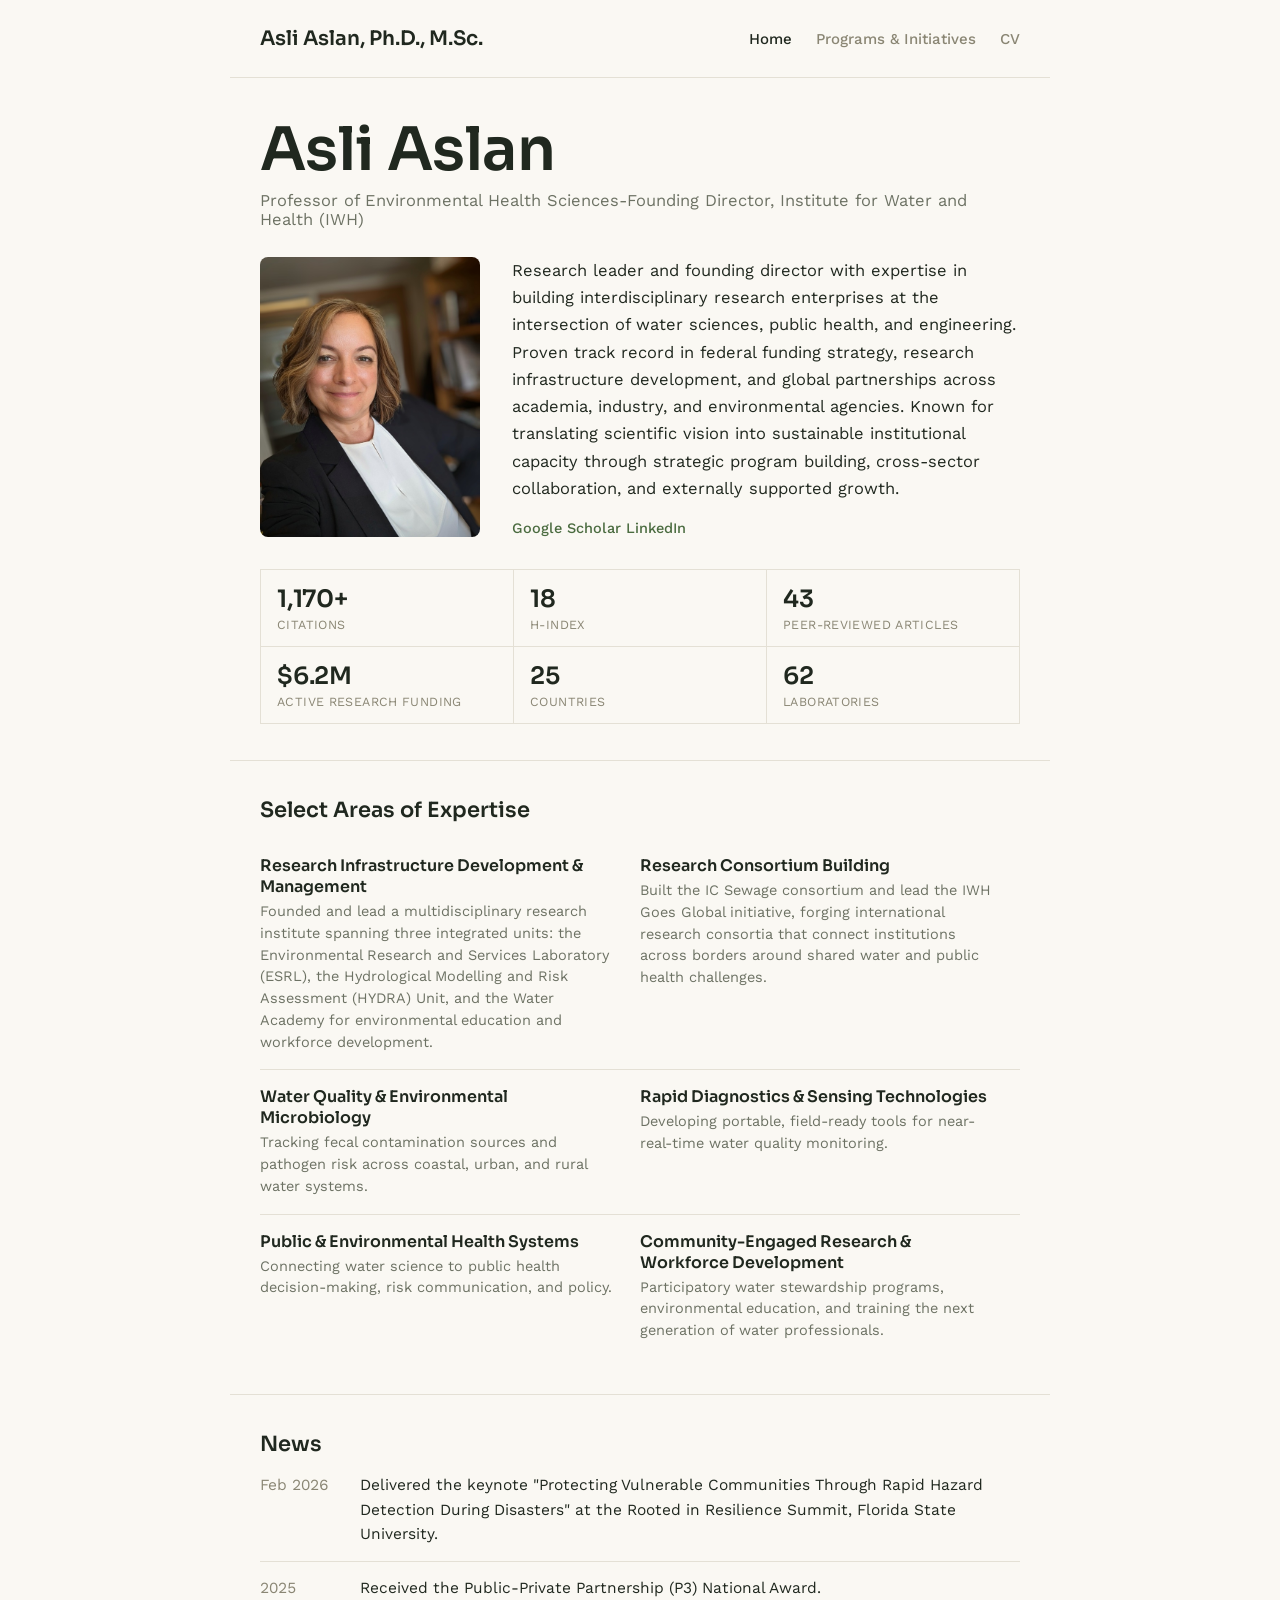
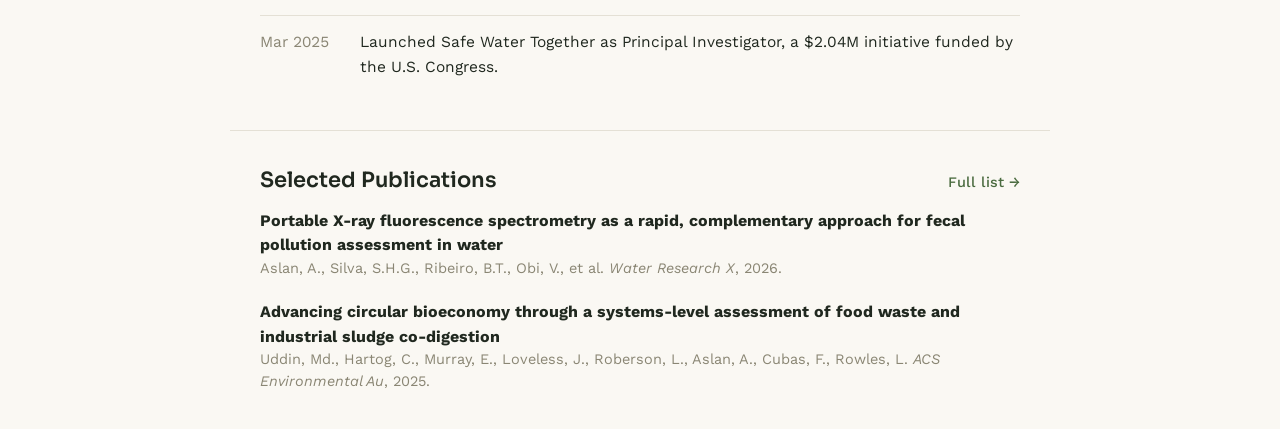
==== index.html @ f953371e "Restructure IWH page into Programs & Initiatives with IC Sewage Consortium Co-Authored-By: Claude So" ====
<!DOCTYPE html>
<html lang="en">
<head>
<meta charset="utf-8">
<meta name="viewport" content="width=device-width, initial-scale=1">
<title>Asli Aslan, Ph.D. — Professor of Environmental Health Sciences-Founding Director, Institute for Water and Health</title>
<meta name="description" content="Asli Aslan, Ph.D., M.Sc. — Professor of Environmental Health Sciences-Founding Director, Institute for Water and Health, Georgia Southern University. Research on water quality, environmental microbiology, and public health.">
<link rel="preconnect" href="https://fonts.googleapis.com">
<link href="https://fonts.googleapis.com/css2?family=Sora:wght@500;600;700&family=Work+Sans:wght@400;500;600&display=swap" rel="stylesheet">
<link rel="stylesheet" href="style.css">
</head>
<body>
<div class="wrap">

  <nav class="nav">
    <div class="brand">Asli Aslan, Ph.D., M.Sc.</div>
    <div class="links">
      <a href="index.html" class="active">Home</a>
      <a href="programs.html">Programs &amp; Initiatives</a>
      <a href="cv.html">CV</a>
    </div>
  </nav>

  <section class="hero">
    <h1 class="hero-name">Asli Aslan</h1>
    <p class="hero-lead">Professor of Environmental Health Sciences-Founding Director, Institute for Water and Health (IWH)</p>
    <div class="hero-body">
      <img class="headshot" src="images/profile.jpg" alt="Asli Aslan">
      <div class="hero-text">
        <p class="bio">
          Research leader and founding director with expertise in building interdisciplinary research enterprises at the intersection of water sciences, public health, and engineering. Proven track record in federal funding strategy, research infrastructure development, and global partnerships across academia, industry, and environmental agencies. Known for translating scientific vision into sustainable institutional capacity through strategic program building, cross-sector collaboration, and externally supported growth.
        </p>
        <div class="social-links">
          <a href="https://scholar.google.com/citations?hl=en&amp;user=TzCcH_MAAAAJ">Google Scholar</a>
          <a href="https://www.linkedin.com/in/asli-aslan-30404319/">LinkedIn</a>
        </div>
      </div>
    </div>
    <div class="stats-block">
      <div class="stat-cell">
        <div class="stat-value">1,170+</div>
        <div class="stat-label">Citations</div>
      </div>
      <div class="stat-cell">
        <div class="stat-value">18</div>
        <div class="stat-label">H-Index</div>
      </div>
      <div class="stat-cell">
        <div class="stat-value">43</div>
        <div class="stat-label">Peer-Reviewed Articles</div>
      </div>
      <div class="stat-cell">
        <div class="stat-value">$6.2M</div>
        <div class="stat-label">Active Research Funding</div>
      </div>
      <div class="stat-cell">
        <div class="stat-value">25</div>
        <div class="stat-label">Countries</div>
      </div>
      <div class="stat-cell">
        <div class="stat-value">62</div>
        <div class="stat-label">Laboratories</div>
      </div>
    </div>
  </section>

  <section class="section">
    <h2>Select Areas of Expertise</h2>
    <div class="interest-cards">
      <div class="interest-card">
        <p class="interest-card-title">Research Infrastructure Development &amp; Management</p>
        <p>Founded and lead a multidisciplinary research institute spanning three integrated units: the Environmental Research and Services Laboratory (ESRL), the Hydrological Modelling and Risk Assessment (HYDRA) Unit, and the Water Academy for environmental education and workforce development.</p>
      </div>
      <div class="interest-card">
        <p class="interest-card-title">Research Consortium Building</p>
        <p>Built the IC Sewage consortium and lead the IWH Goes Global initiative, forging international research consortia that connect institutions across borders around shared water and public health challenges.</p>
      </div>
      <div class="interest-card">
        <p class="interest-card-title">Water Quality &amp; Environmental Microbiology</p>
        <p>Tracking fecal contamination sources and pathogen risk across coastal, urban, and rural water systems.</p>
      </div>
      <div class="interest-card">
        <p class="interest-card-title">Rapid Diagnostics &amp; Sensing Technologies</p>
        <p>Developing portable, field-ready tools for near-real-time water quality monitoring.</p>
      </div>
      <div class="interest-card">
        <p class="interest-card-title">Public &amp; Environmental Health Systems</p>
        <p>Connecting water science to public health decision-making, risk communication, and policy.</p>
      </div>
      <div class="interest-card">
        <p class="interest-card-title">Community-Engaged Research &amp; Workforce Development</p>
        <p>Participatory water stewardship programs, environmental education, and training the next generation of water professionals.</p>
      </div>
    </div>
  </section>

  <section class="section">
    <h2>News</h2>
    <div class="news-list">
      <div class="news-item">
        <span class="date">Feb 2026</span>
        <span>Delivered the keynote "Protecting Vulnerable Communities Through Rapid Hazard Detection During Disasters" at the Rooted in Resilience Summit, Florida State University.</span>
      </div>
      <div class="news-item">
        <span class="date">2025</span>
        <span>Received the Public-Private Partnership (P3) National Award.</span>
      </div>
      <div class="news-item">
        <span class="date">Mar 2025</span>
        <span>Launched Safe Water Together as Principal Investigator, a $2.04M initiative funded by the U.S. Congress.</span>
      </div>
    </div>
  </section>

  <section class="section">
    <div class="section-head">
      <h2>Selected Publications</h2>
      <a class="see-all" href="cv.html#publications">Full list &rarr;</a>
    </div>
    <div class="pub-list">
      <div>
        <p class="pub-title"><strong>Portable X-ray fluorescence spectrometry as a rapid, complementary approach for fecal pollution assessment in water</strong></p>
        <p class="pub-meta">Aslan, A., Silva, S.H.G., Ribeiro, B.T., Obi, V., et al. <em>Water Research X</em>, 2026.</p>
      </div>
      <div>
        <p class="pub-title"><strong>Advancing circular bioeconomy through a systems-level assessment of food waste and industrial sludge co-digestion</strong></p>
        <p class="pub-meta">Uddin, Md., Hartog, C., Murray, E., Loveless, J., Roberson, L., Aslan, A., Cubas, F., Rowles, L. <em>ACS Environmental Au</em>, 2025.</p>
      </div>
    </div>
  </section>

</div>
</body>
</html>
---- style.css ----
:root {
  --bg: #faf8f3;
  --ink: #20281f;
  --muted: #6d7264;
  --muted-2: #8a8674;
  --border: #e4e0d5;
  --accent: #4a6b3f;
  --accent-dark: #354e2d;
  --pill-bg: #eef0e6;
  --display: 'Sora', sans-serif;
  --sans: 'Work Sans', sans-serif;
}

* { box-sizing: border-box; }

body {
  margin: 0;
  background: var(--bg);
  color: var(--ink);
  font-family: var(--sans);
}

a { color: var(--accent); text-decoration: none; }
a:hover { color: var(--accent-dark); text-decoration: underline; }

.wrap {
  max-width: 820px;
  margin: 0 auto;
}

/* Nav */
.nav {
  display: flex;
  align-items: center;
  justify-content: space-between;
  padding: 26px 30px;
  border-bottom: 1px solid var(--border);
}
.nav .brand {
  font-family: var(--display);
  font-size: 20px;
  font-weight: 600;
}
.nav .links { display: flex; gap: 24px; font-size: 15px; font-weight: 500; }
.nav .links a { color: var(--muted-2); }
.nav .links a.active { color: var(--ink); }
.nav .links a.active:hover { text-decoration: none; }

/* Hero */
.hero {
  padding: 40px 30px 36px;
  border-bottom: 1px solid var(--border);
}
.hero-name {
  font-family: var(--display);
  font-weight: 600;
  font-size: clamp(38px, 6vw, 60px);
  line-height: 1.05;
  letter-spacing: -0.01em;
  margin: 0 0 10px;
}
.hero-name .hero-suffix {
  font-size: 0.4em;
  font-weight: 500;
  color: var(--muted);
  letter-spacing: 0;
}
.hero-lead {
  font-size: 16.5px;
  color: var(--muted);
  margin: 0 0 28px;
}
.hero-body {
  display: flex;
  gap: 32px;
  align-items: flex-start;
}
.headshot {
  flex-shrink: 0;
  width: 220px;
  height: 280px;
  border-radius: 8px;
  object-fit: cover;
  object-position: top;
}
.hero-text { flex: 1; min-width: 0; }
.bio {
  font-size: 16.5px;
  line-height: 1.65;
  margin: 0;
}
.social-links {
  margin: 18px 0 0;
  font-size: 14.5px;
  font-weight: 500;
}

.hero-banner {
  display: block;
  max-width: 460px;
  width: 100%;
  height: 260px;
  object-fit: cover;
  border-radius: 8px;
  margin: 8px auto 24px;
}

/* IWH director callout */
.iwh-quote {
  margin: 20px 0 0;
  padding: 18px 22px;
  border: 1px solid var(--border);
  border-radius: 8px;
  background: var(--pill-bg);
}
.iwh-quote-label {
  font-size: 12px;
  font-weight: 600;
  text-transform: uppercase;
  letter-spacing: 0.05em;
  color: var(--muted-2);
  margin: 0 0 8px;
}
.iwh-quote-text {
  font-size: 16px;
  line-height: 1.55;
  color: var(--ink);
  margin: 0;
}
.iwh-quote-cite {
  font-size: 14px;
  font-weight: 500;
  color: var(--muted-2);
  margin: 10px 0 0;
}

/* Stats block */
.stats-block {
  display: grid;
  grid-template-columns: repeat(3, 1fr);
  gap: 1px;
  background: var(--border);
  border: 1px solid var(--border);
  margin: 32px 0 0;
}
.stat-cell { background: var(--bg); padding: 14px 16px; }
.stat-value {
  font-family: var(--display);
  font-size: 24px;
  font-weight: 600;
  letter-spacing: -0.01em;
}
.stat-label {
  font-size: 12.5px;
  color: var(--muted-2);
  margin-top: 3px;
  text-transform: uppercase;
  letter-spacing: 0.03em;
}

/* Generic content section */
.section {
  padding: 36px 30px;
  border-bottom: 1px solid var(--border);
}
.section:last-of-type { border-bottom: none; }
.section h2 {
  font-family: var(--display);
  font-size: 21px;
  font-weight: 600;
  margin: 0 0 16px;
}
.section h3 {
  font-family: var(--sans);
  font-size: 16.5px;
  font-weight: 600;
  margin: 28px 0 10px;
}
.section h3:first-of-type { margin-top: 20px; }
.section-head {
  display: flex;
  align-items: baseline;
  justify-content: space-between;
  margin-bottom: 16px;
}
.section-head h2 { margin: 0; }
.section-head .see-all { font-size: 14.5px; font-weight: 500; }

/* Research interest cards */
.interest-cards {
  display: grid;
  grid-template-columns: 1fr 1fr;
  gap: 0;
}
.interest-card {
  padding: 16px 20px 16px 0;
  border-top: 1px solid var(--border);
}
.interest-card:nth-child(-n+2) { border-top: none; }
.interest-card-title {
  font-family: var(--display);
  font-size: 16px;
  font-weight: 600;
  margin: 0 0 4px;
}
.interest-card p:not(.interest-card-title) {
  font-size: 14.5px;
  color: var(--muted);
  line-height: 1.5;
  margin: 0;
}

/* News list */
.news-list { display: flex; flex-direction: column; }
.news-item {
  display: flex;
  gap: 16px;
  font-size: 15.5px;
  line-height: 1.6;
  padding: 14px 0;
  border-top: 1px solid var(--border);
}
.news-item:first-child { border-top: none; padding-top: 0; }
.news-item .date {
  flex-shrink: 0;
  width: 84px;
  color: var(--muted-2);
  font-variant-numeric: tabular-nums;
}

/* Publications (home) */
.pub-list { display: flex; flex-direction: column; gap: 20px; }
.pub-list p { margin: 0; }
.pub-title { font-size: 16px; line-height: 1.55; margin: 0 0 4px; }
.pub-meta { font-size: 14.5px; color: var(--muted-2); line-height: 1.5; }

/* CV page */
.cv-header {
  padding: 40px 0 8px;
}
.cv-header .hero-name { margin: 0 0 10px; }
.cv-role-line {
  font-size: 16.5px;
  color: var(--ink);
  margin: 0 0 4px;
}
.cv-affil-line {
  font-size: 16.5px;
  color: var(--muted);
  margin: 0 0 16px;
}
.cv-contact-line {
  font-size: 14.5px;
  color: var(--muted-2);
  margin: 0;
}
.cv-contact-line a { font-weight: 500; }
.cv-updated { font-size: 15px; color: var(--muted-2); margin: 16px 0 8px; }

.cv-page-body { counter-reset: cvsection; }

.cv-section {
  padding: 32px 0;
  border-top: 1px solid var(--border);
}
.cv-section h2 {
  font-family: var(--display);
  font-size: 20px;
  font-weight: 600;
  margin: 0 0 16px;
}
.cv-section:not(.no-number) {
  counter-increment: cvsection;
}
.cv-section:not(.no-number) h2::before {
  content: "§ " counter(cvsection) "  ";
  font-family: monospace;
  font-size: 15px;
  font-weight: 500;
  color: var(--muted-2);
}

.cv-section-head {
  display: flex;
  align-items: baseline;
  justify-content: space-between;
  gap: 12px;
  flex-wrap: wrap;
  margin-bottom: 16px;
}
.cv-section-head h2 { margin: 0; }
.section-tag {
  font-family: monospace;
  font-size: 12px;
  text-transform: uppercase;
  letter-spacing: 0.05em;
  color: var(--muted-2);
  white-space: nowrap;
}

/* Profile layout with stats box */
.profile-layout {
  display: flex;
  gap: 36px;
  align-items: flex-start;
}
.profile-text { flex: 1; min-width: 0; }
.profile-stats {
  flex-shrink: 0;
  width: 220px;
  display: grid;
  grid-template-columns: repeat(2, 1fr);
  gap: 1px;
  background: var(--border);
  border: 1px solid var(--border);
}
.profile-stats .stat-cell { background: var(--bg); }

/* Timeline (Experience) */
.timeline-row {
  display: grid;
  grid-template-columns: 108px 1fr;
  gap: 24px;
  padding: 24px 0;
  border-top: 1px solid var(--border);
}
.timeline-row:first-child { border-top: none; padding-top: 0; }
.timeline-date {
  font-family: monospace;
  font-size: 12.5px;
  text-transform: uppercase;
  letter-spacing: 0.03em;
  color: var(--muted-2);
  line-height: 1.5;
  padding-top: 3px;
}
.timeline-content h3:first-child { margin-top: 0; }
.cv-section h3 {
  font-family: var(--sans);
  font-size: 16.5px;
  font-weight: 600;
  margin: 22px 0 6px;
}
.cv-section h3:first-child { margin-top: 0; }
.cv-section p {
  margin: 18px 0 8px;
  font-size: 15.5px;
  line-height: 1.65;
}
.cv-section > p:first-child,
.cv-section h3 + p,
.cv-section h2 + p {
  margin-top: 0;
}
.cv-section h4 {
  font-family: var(--sans);
  font-size: 14.5px;
  font-weight: 600;
  margin: 14px 0 6px;
  color: var(--muted-2);
  text-transform: uppercase;
  letter-spacing: 0.03em;
}

.cv-list, .skills-list {
  margin: 0;
  padding-left: 20px;
  font-size: 15.5px;
  line-height: 1.85;
}
.cv-list.tight { line-height: 1.7; }
.cv-list li, .skills-list li { margin-bottom: 2px; }

.pub-numbered {
  margin: 0;
  padding-left: 22px;
  font-size: 15px;
  line-height: 1.7;
}
.pub-numbered li { margin-bottom: 12px; }

.bullets {
  margin: 8px 0 0;
  padding-left: 0;
  font-size: 15.5px;
  line-height: 1.75;
  list-style: none;
}
.bullets li {
  position: relative;
  margin-bottom: 6px;
  padding-left: 20px;
}
.bullets li::before {
  content: "▸";
  position: absolute;
  left: 0;
  color: var(--accent);
}
.bullets .tag {
  font-family: monospace;
  font-size: 12.5px;
  text-transform: uppercase;
  letter-spacing: 0.03em;
  color: var(--muted-2);
  margin-right: 5px;
}
.bullets .tag::after { content: ":"; }

.cv-section ol:not(.pub-numbered) {
  margin: 8px 0 0;
  padding-left: 22px;
  font-size: 15.5px;
  line-height: 1.75;
}
.cv-section ol:not(.pub-numbered) li { margin-bottom: 6px; }

.cv-page-body { padding: 0 30px 100px; }

@media (max-width: 600px) {
  .hero-body { flex-direction: column; }
  .headshot { width: 160px; height: 200px; }
  .stats-block { grid-template-columns: repeat(2, 1fr); }
  .interest-cards { grid-template-columns: 1fr; }
  .interest-card:nth-child(2) { border-top: 1px solid var(--border); }
  .profile-layout { flex-direction: column; }
  .profile-stats { width: 100%; }
  .timeline-row { grid-template-columns: 1fr; gap: 6px; }
  .timeline-date br { display: none; }
}
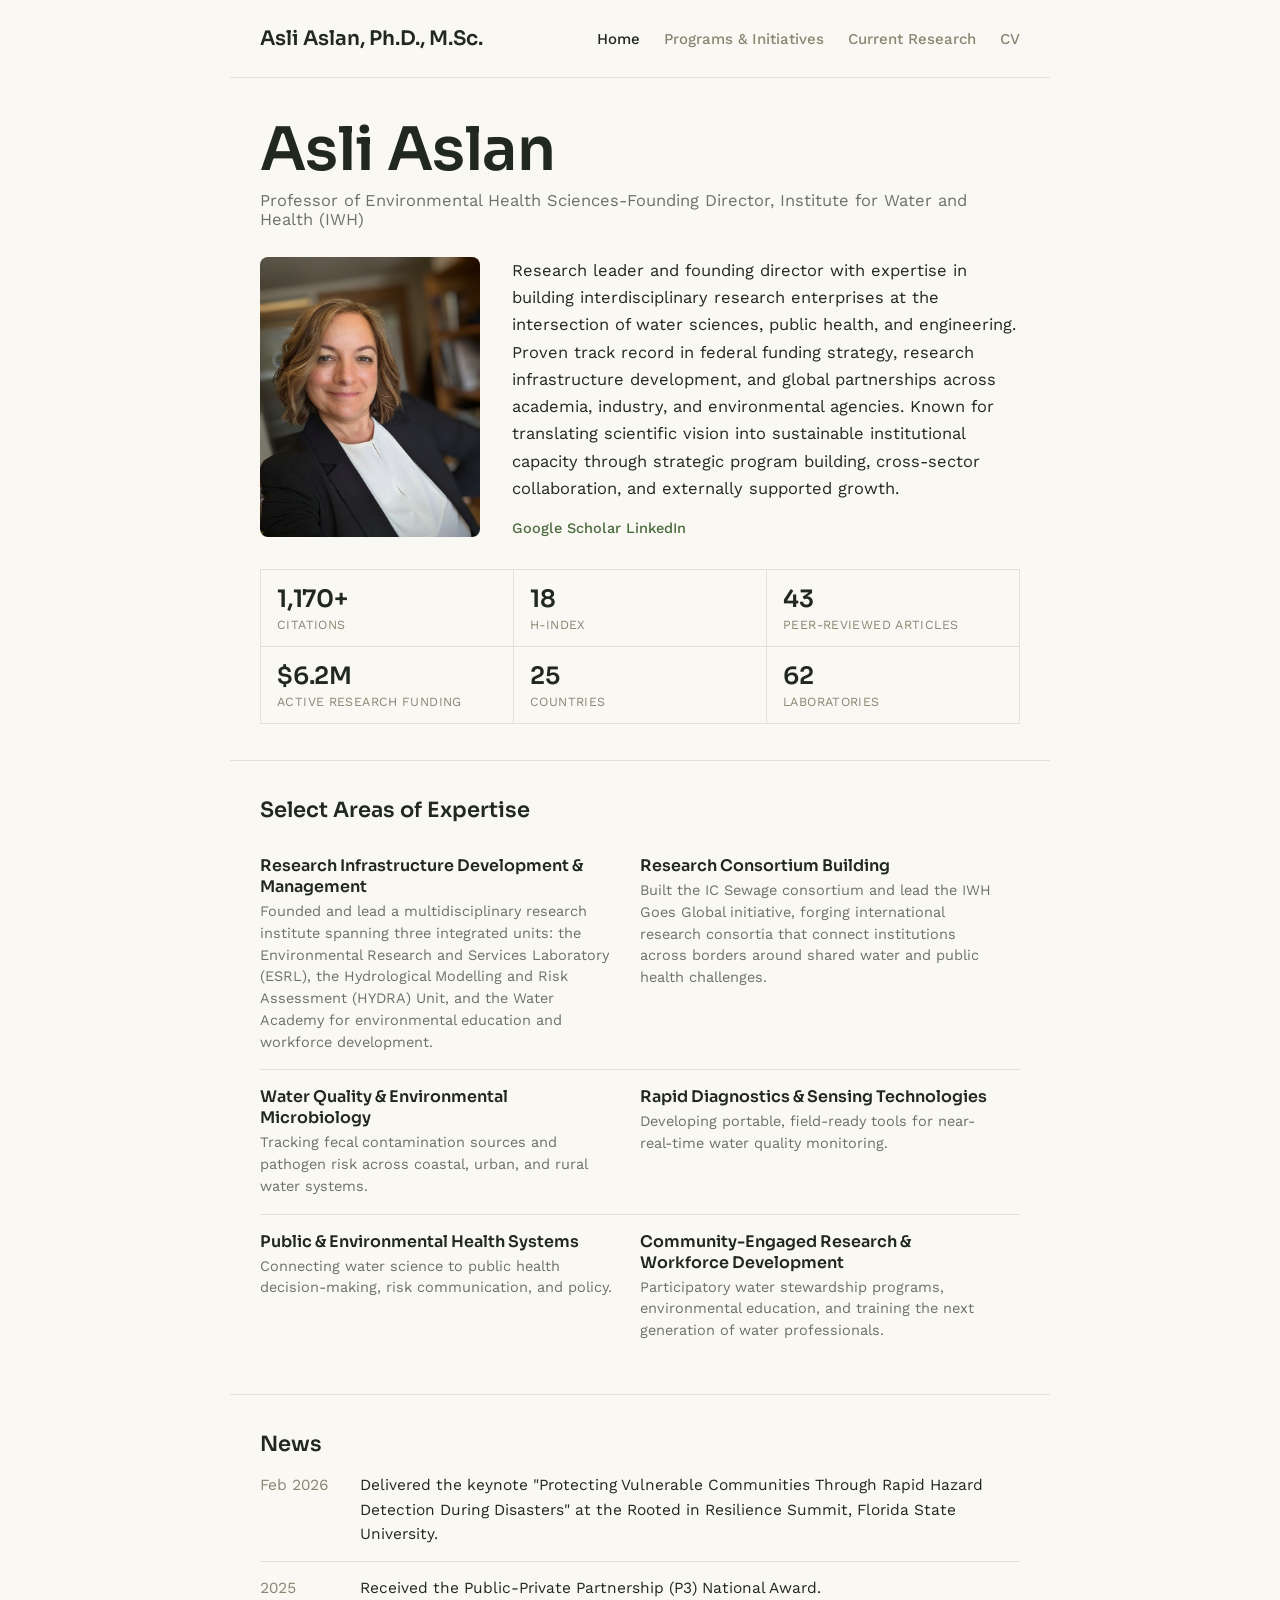
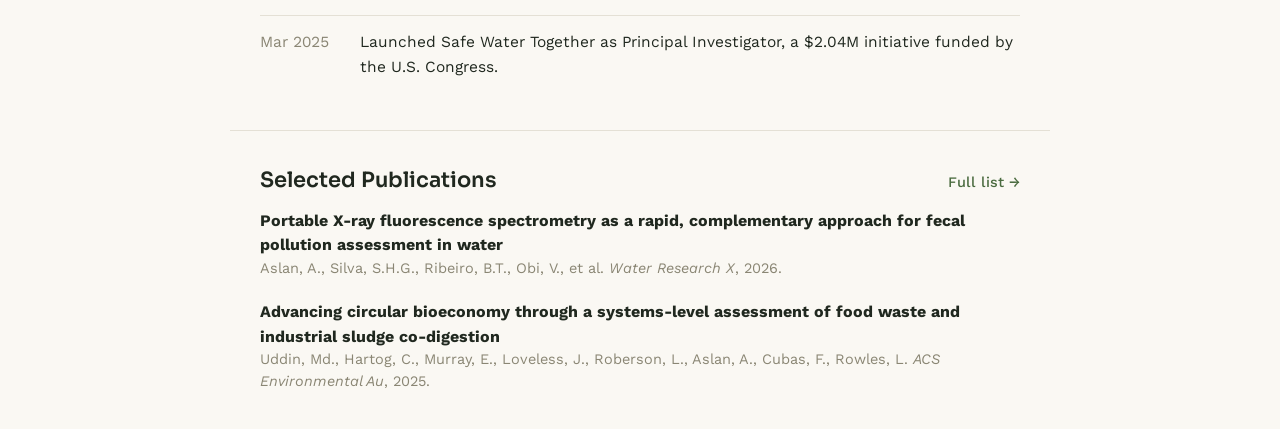
==== commit 173c12b5: "Add Current Research tab and IWH booklet download Co-Authored-By: Claude Sonnet 5 <noreply@anthropic" ====
--- a/index.html
+++ b/index.html
@@ -17,6 +17,7 @@
     <div class="links">
       <a href="index.html" class="active">Home</a>
       <a href="programs.html">Programs &amp; Initiatives</a>
+      <a href="research.html">Current Research</a>
       <a href="cv.html">CV</a>
     </div>
   </nav>
--- a/style.css
+++ b/style.css
@@ -143,6 +143,9 @@
   border: 1px solid var(--border);
   margin: 32px 0 0;
 }
+.stats-block.cols-4 {
+  grid-template-columns: repeat(4, 1fr);
+}
 .stat-cell { background: var(--bg); padding: 14px 16px; }
 .stat-value {
   font-family: var(--display);
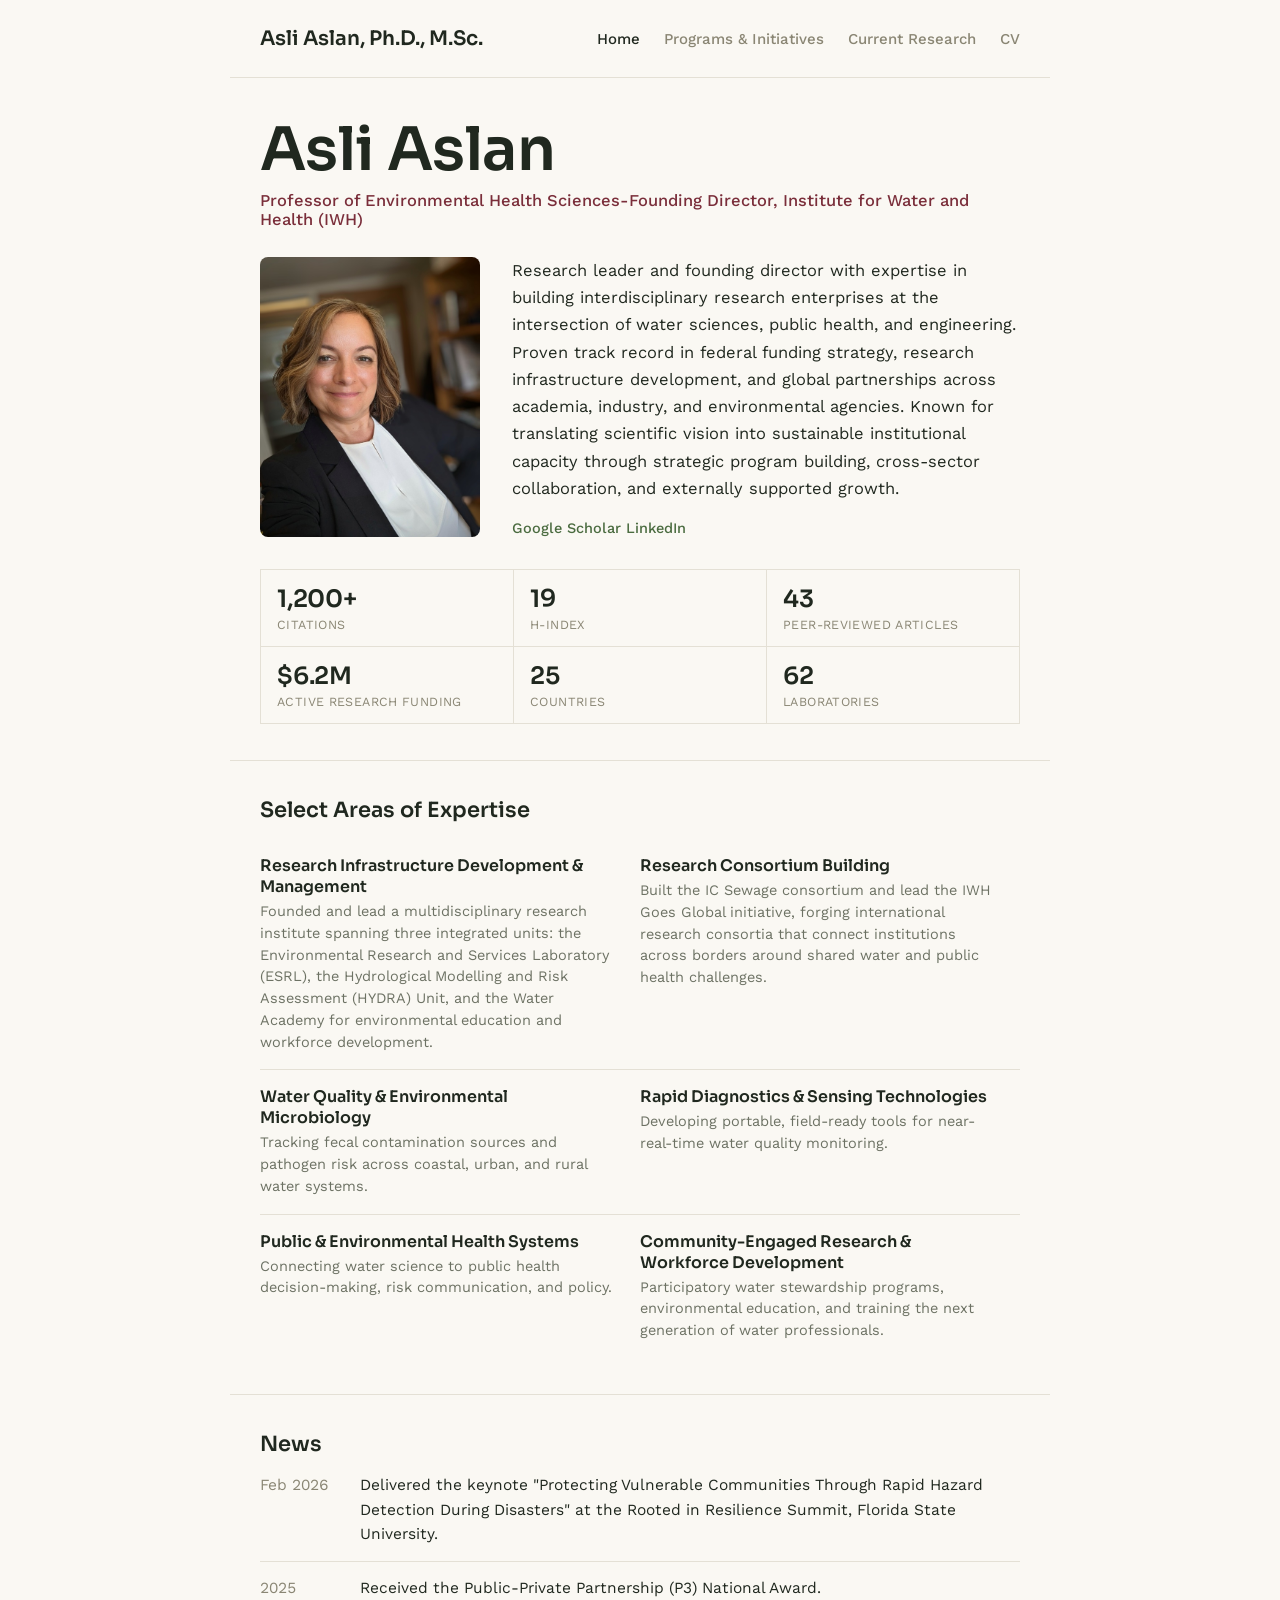
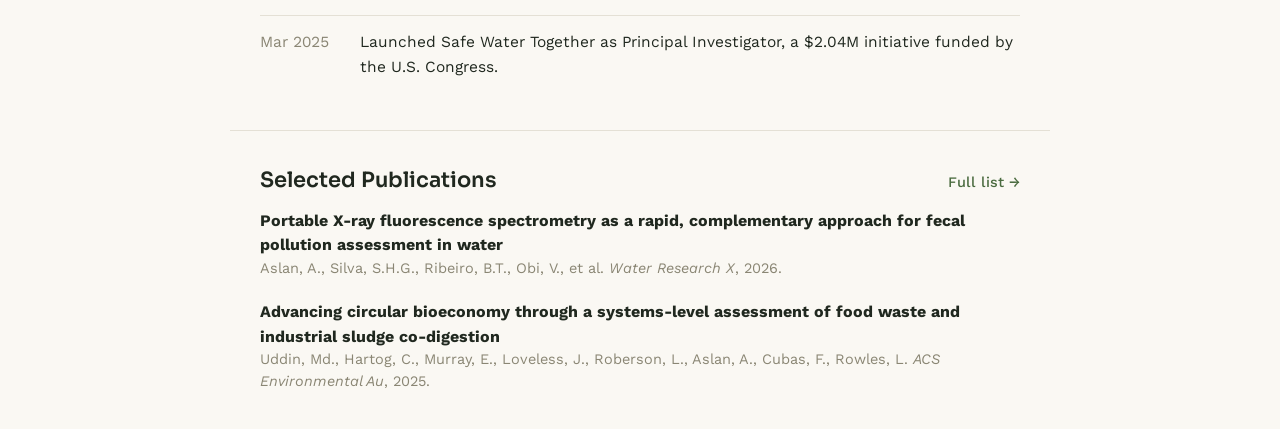
==== commit 40582c8d: "Update citation metrics and total grant funding figures Co-Authored-By: Claude Sonnet 5 <noreply@ant" ====
--- a/index.html
+++ b/index.html
@@ -39,11 +39,11 @@
     </div>
     <div class="stats-block">
       <div class="stat-cell">
-        <div class="stat-value">1,170+</div>
+        <div class="stat-value">1,200+</div>
         <div class="stat-label">Citations</div>
       </div>
       <div class="stat-cell">
-        <div class="stat-value">18</div>
+        <div class="stat-value">19</div>
         <div class="stat-label">H-Index</div>
       </div>
       <div class="stat-cell">
--- a/style.css
+++ b/style.css
@@ -7,6 +7,7 @@
   --accent: #4a6b3f;
   --accent-dark: #354e2d;
   --pill-bg: #eef0e6;
+  --tagline: #7a2e3a;
   --display: 'Sora', sans-serif;
   --sans: 'Work Sans', sans-serif;
 }
@@ -67,7 +68,8 @@
 }
 .hero-lead {
   font-size: 16.5px;
-  color: var(--muted);
+  font-weight: 500;
+  color: var(--tagline);
   margin: 0 0 28px;
 }
 .hero-body {
@@ -145,6 +147,9 @@
 }
 .stats-block.cols-4 {
   grid-template-columns: repeat(4, 1fr);
+}
+.stats-block.cols-2 {
+  grid-template-columns: repeat(2, 1fr);
 }
 .stat-cell { background: var(--bg); padding: 14px 16px; }
 .stat-value {
@@ -423,7 +428,7 @@
 @media (max-width: 600px) {
   .hero-body { flex-direction: column; }
   .headshot { width: 160px; height: 200px; }
-  .stats-block { grid-template-columns: repeat(2, 1fr); }
+  .stats-block, .stats-block.cols-4, .stats-block.cols-2 { grid-template-columns: repeat(2, 1fr); }
   .interest-cards { grid-template-columns: 1fr; }
   .interest-card:nth-child(2) { border-top: 1px solid var(--border); }
   .profile-layout { flex-direction: column; }
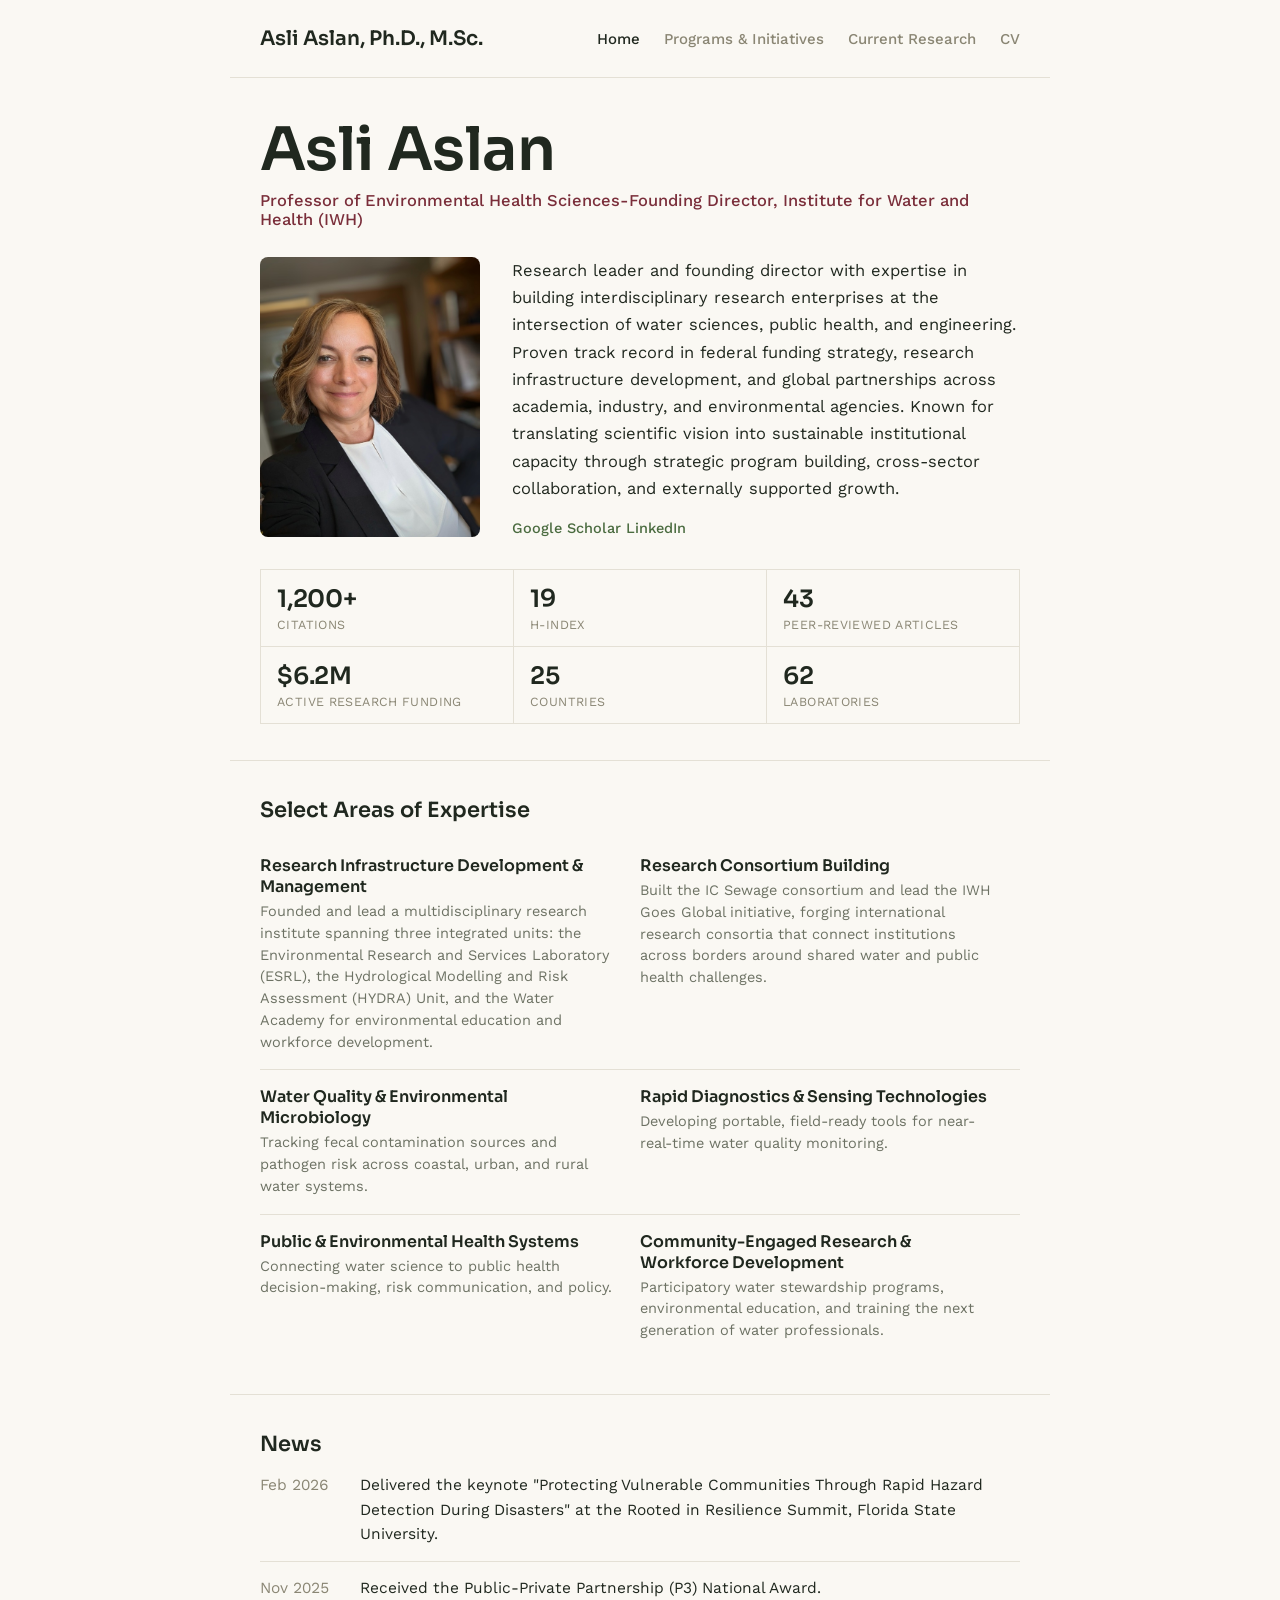
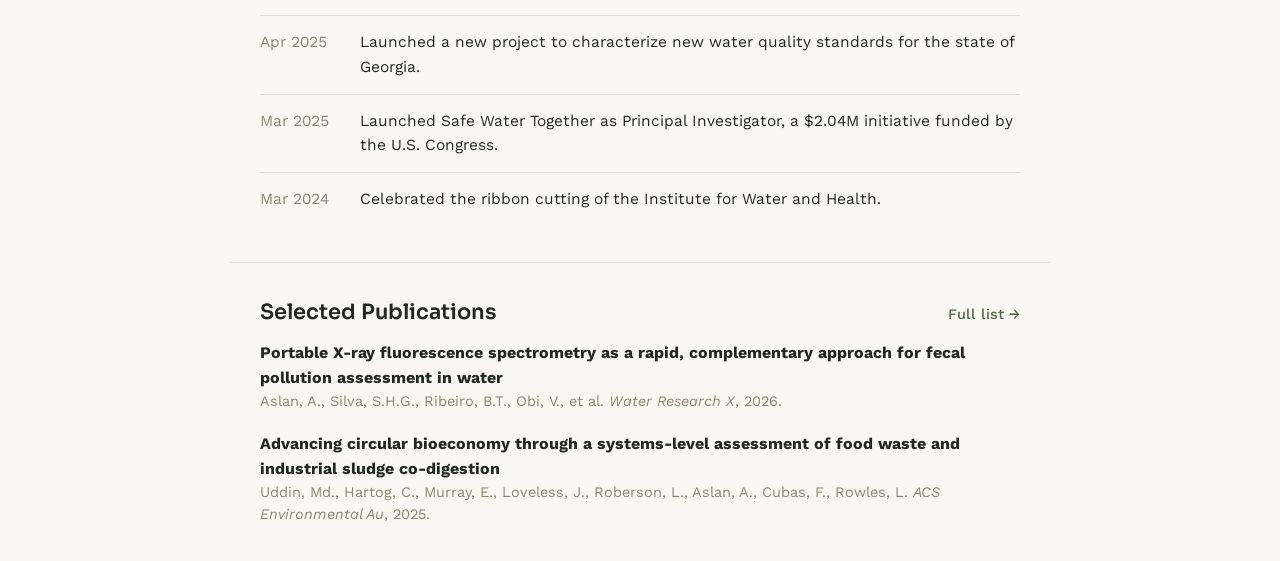
==== commit a239ae70: "Add news items for IWH ribbon cutting, P3 award date, and Georgia water quality standards project Co" ====
--- a/index.html
+++ b/index.html
@@ -103,12 +103,20 @@
         <span>Delivered the keynote "Protecting Vulnerable Communities Through Rapid Hazard Detection During Disasters" at the Rooted in Resilience Summit, Florida State University.</span>
       </div>
       <div class="news-item">
-        <span class="date">2025</span>
+        <span class="date">Nov 2025</span>
         <span>Received the Public-Private Partnership (P3) National Award.</span>
+      </div>
+      <div class="news-item">
+        <span class="date">Apr 2025</span>
+        <span>Launched a new project to characterize new water quality standards for the state of Georgia.</span>
       </div>
       <div class="news-item">
         <span class="date">Mar 2025</span>
         <span>Launched Safe Water Together as Principal Investigator, a $2.04M initiative funded by the U.S. Congress.</span>
+      </div>
+      <div class="news-item">
+        <span class="date">Mar 2024</span>
+        <span>Celebrated the ribbon cutting of the Institute for Water and Health.</span>
       </div>
     </div>
   </section>
--- a/style.css
+++ b/style.css
@@ -249,7 +249,8 @@
 .cv-header .hero-name { margin: 0 0 10px; }
 .cv-role-line {
   font-size: 16.5px;
-  color: var(--ink);
+  font-weight: 500;
+  color: var(--tagline);
   margin: 0 0 4px;
 }
 .cv-affil-line {
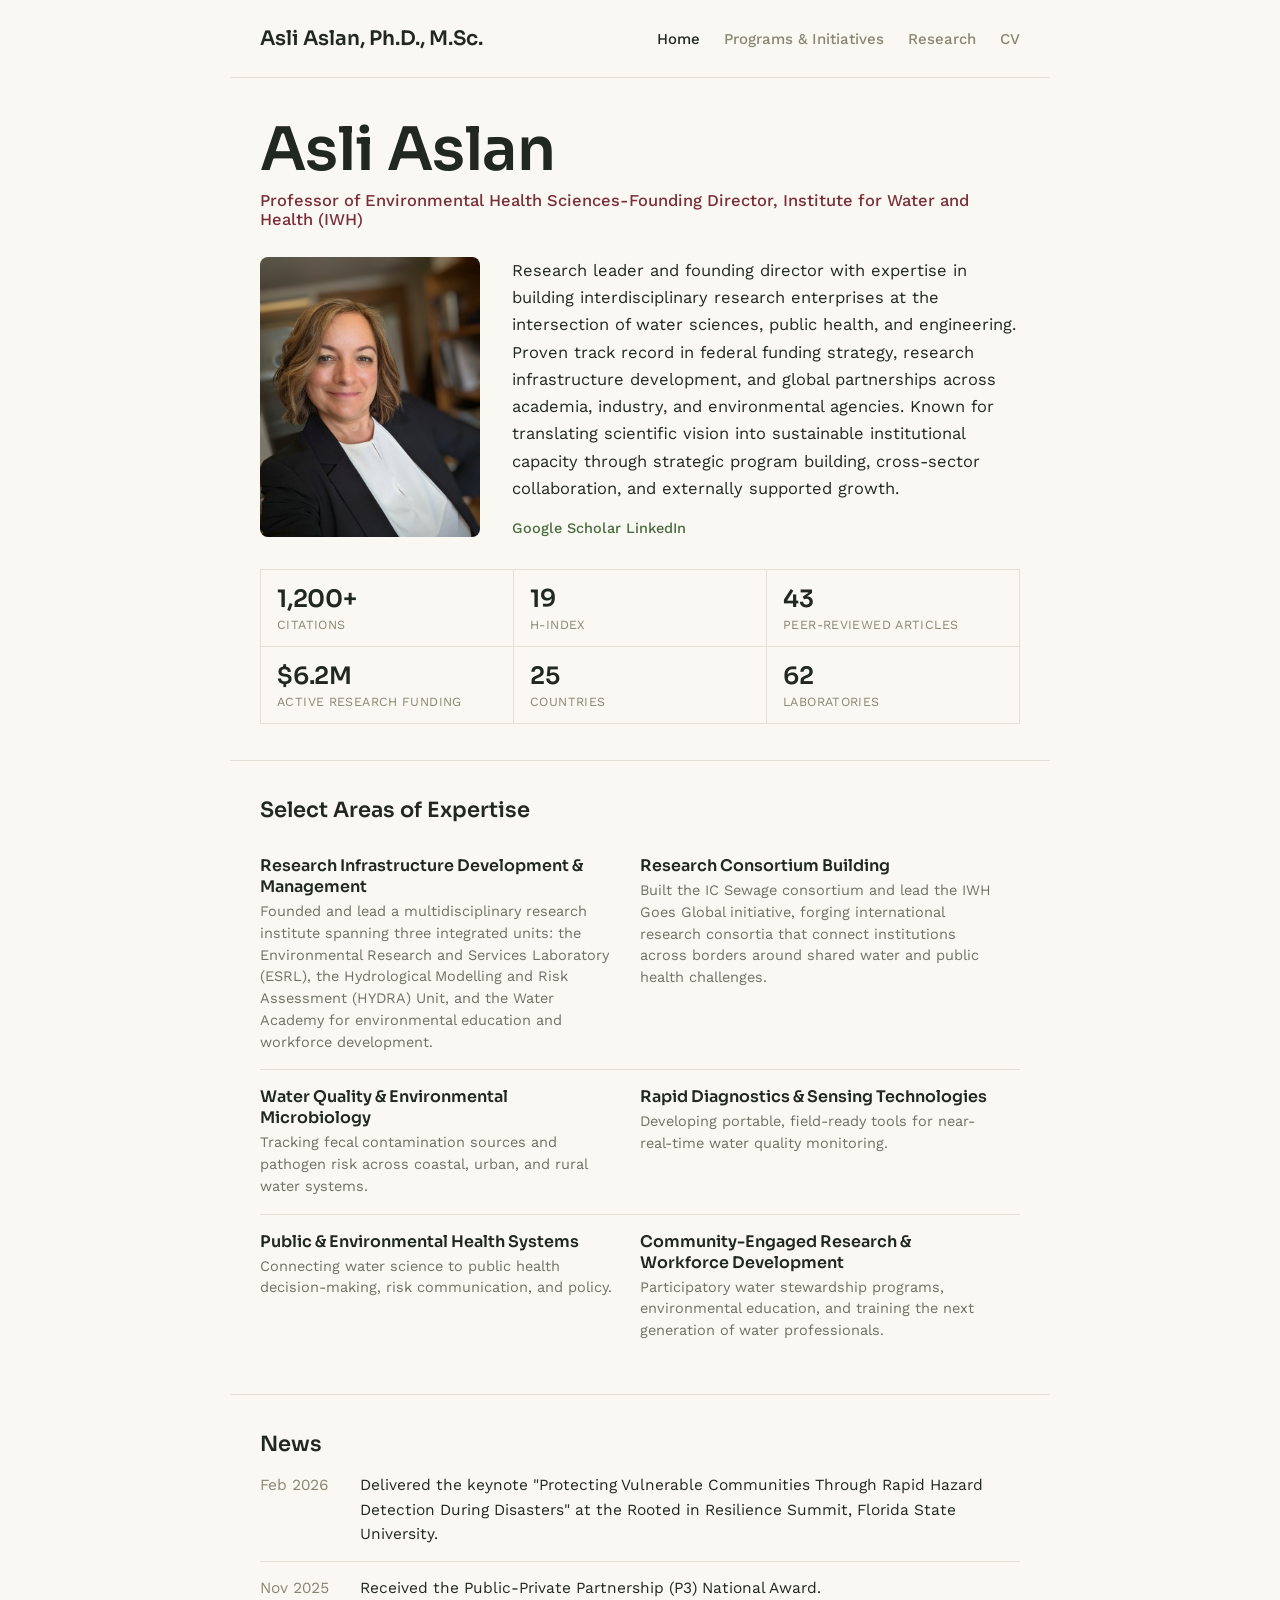
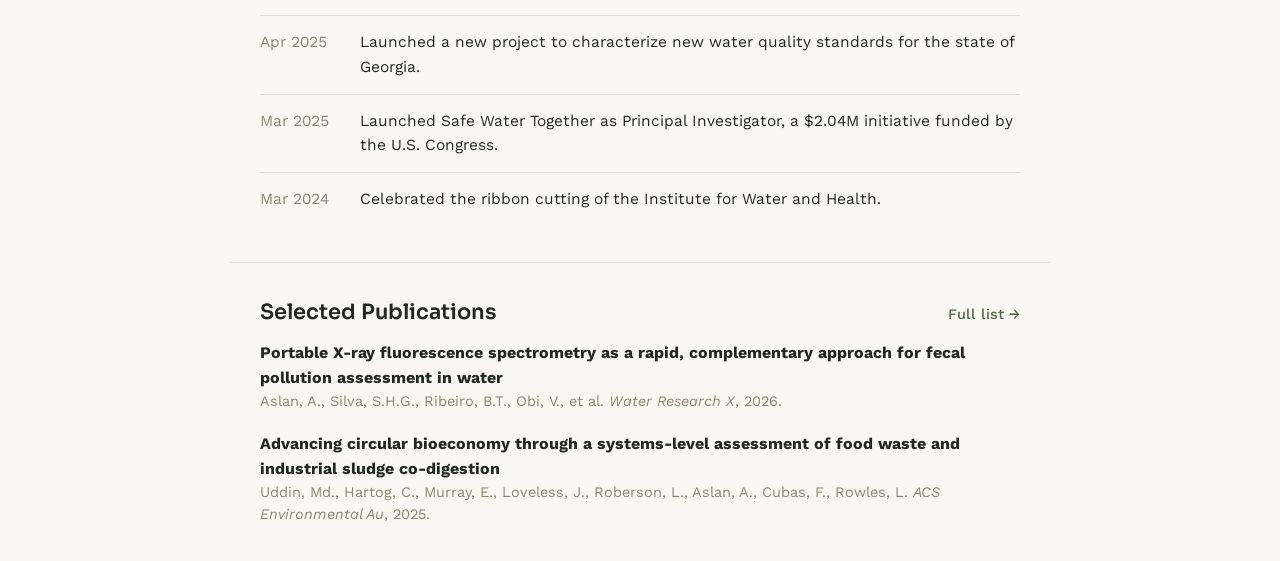
==== commit 011c2b5a: "Rename Current Research to Research, restructure with Current/Past Research and CV-matching grant ca" ====
--- a/index.html
+++ b/index.html
@@ -17,7 +17,7 @@
     <div class="links">
       <a href="index.html" class="active">Home</a>
       <a href="programs.html">Programs &amp; Initiatives</a>
-      <a href="research.html">Current Research</a>
+      <a href="research.html">Research</a>
       <a href="cv.html">CV</a>
     </div>
   </nav>
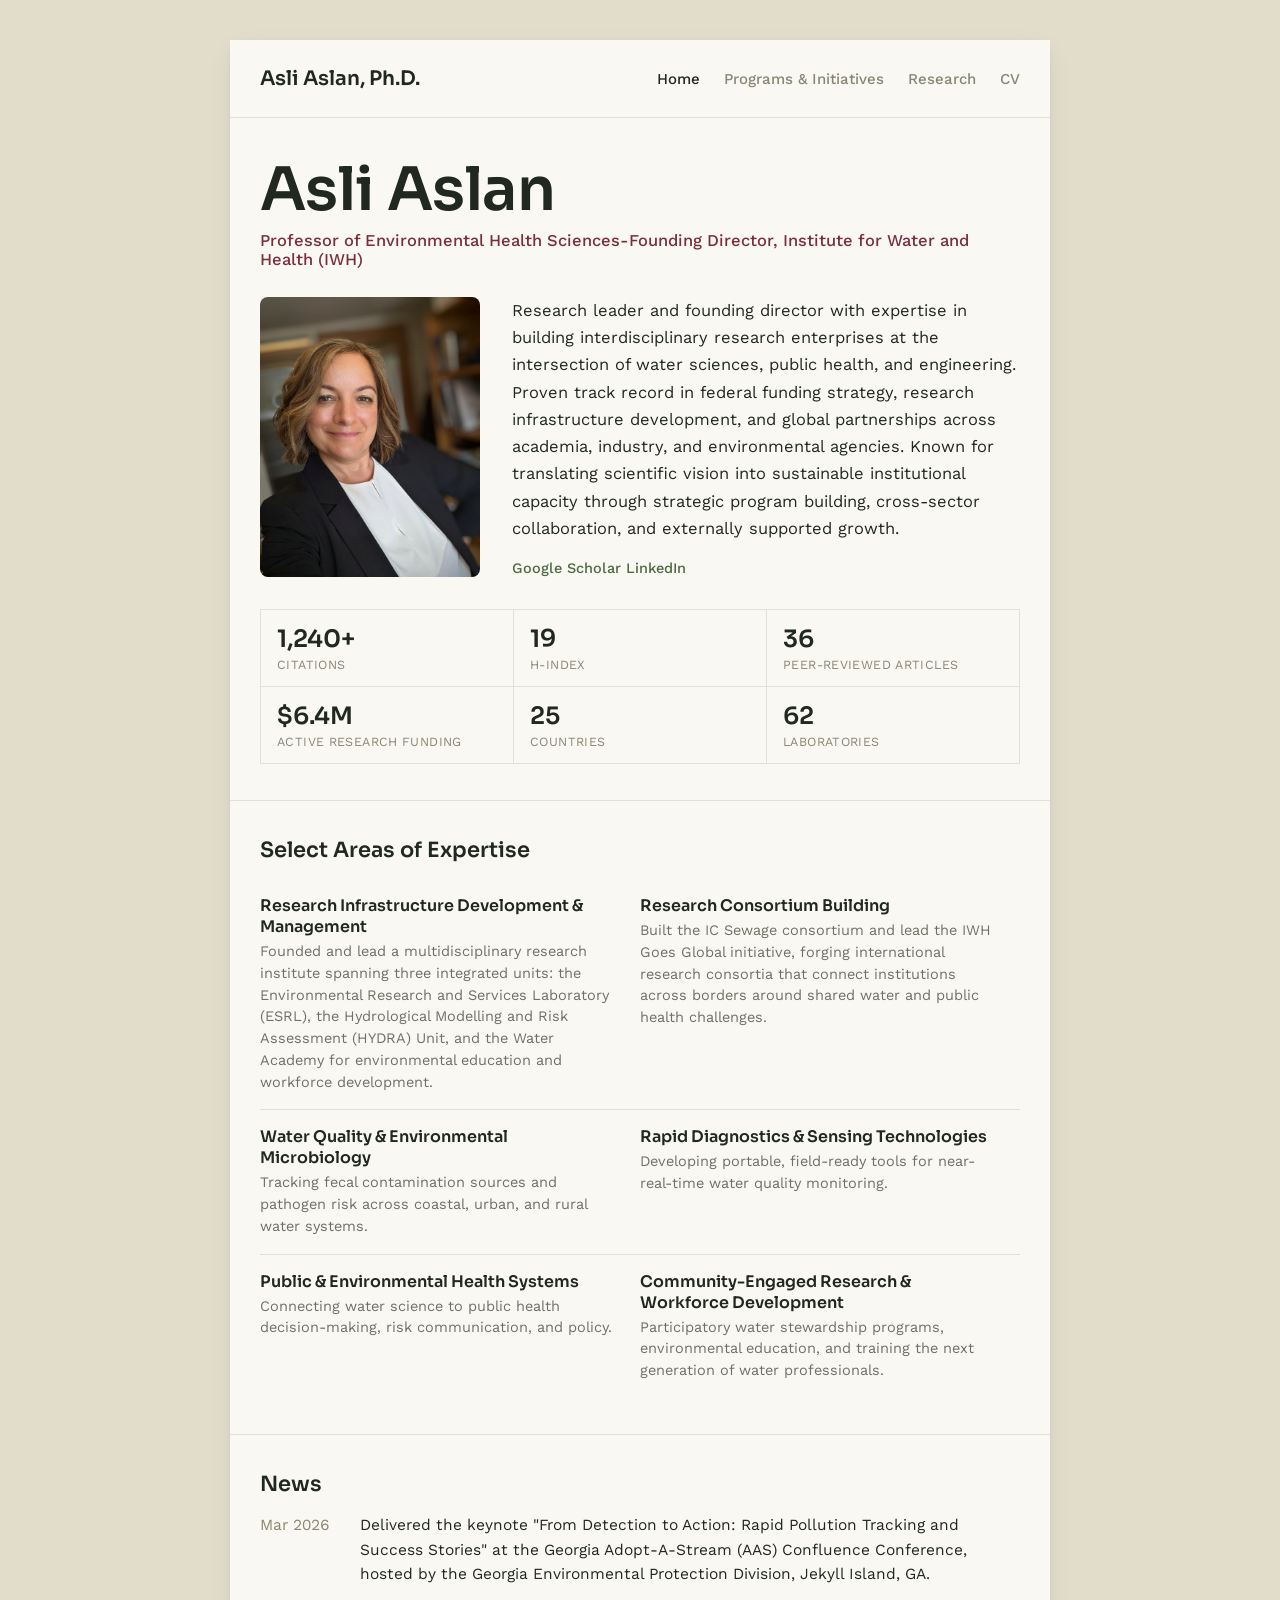
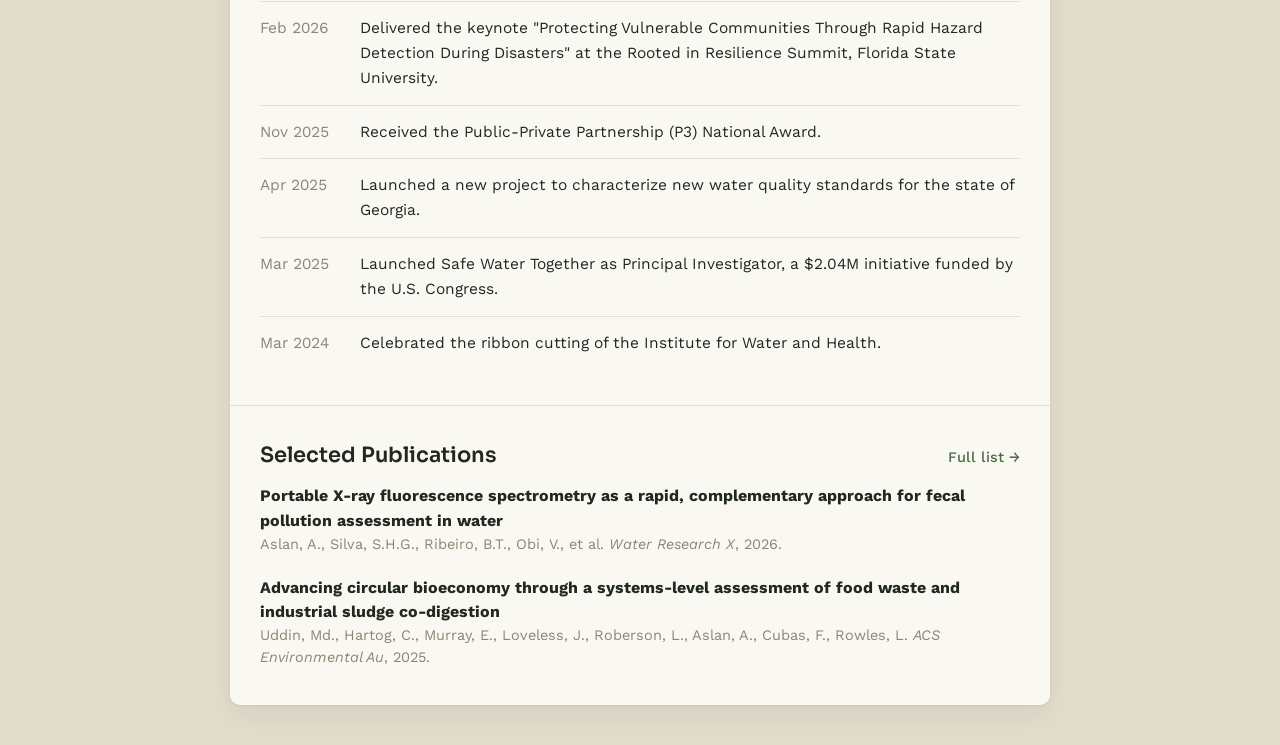
==== commit e03846bd: "Add paper-on-desk background with sticky nav; update CV content and stats Introduces a two-tone layo" ====
--- a/index.html
+++ b/index.html
@@ -4,7 +4,7 @@
 <meta charset="utf-8">
 <meta name="viewport" content="width=device-width, initial-scale=1">
 <title>Asli Aslan, Ph.D. — Professor of Environmental Health Sciences-Founding Director, Institute for Water and Health</title>
-<meta name="description" content="Asli Aslan, Ph.D., M.Sc. — Professor of Environmental Health Sciences-Founding Director, Institute for Water and Health, Georgia Southern University. Research on water quality, environmental microbiology, and public health.">
+<meta name="description" content="Asli Aslan, Ph.D. — Professor of Environmental Health Sciences-Founding Director, Institute for Water and Health, Georgia Southern University. Research on water quality, environmental microbiology, and public health.">
 <link rel="preconnect" href="https://fonts.googleapis.com">
 <link href="https://fonts.googleapis.com/css2?family=Sora:wght@500;600;700&family=Work+Sans:wght@400;500;600&display=swap" rel="stylesheet">
 <link rel="stylesheet" href="style.css">
@@ -13,7 +13,7 @@
 <div class="wrap">
 
   <nav class="nav">
-    <div class="brand">Asli Aslan, Ph.D., M.Sc.</div>
+    <div class="brand">Asli Aslan, Ph.D.</div>
     <div class="links">
       <a href="index.html" class="active">Home</a>
       <a href="programs.html">Programs &amp; Initiatives</a>
@@ -39,7 +39,7 @@
     </div>
     <div class="stats-block">
       <div class="stat-cell">
-        <div class="stat-value">1,200+</div>
+        <div class="stat-value">1,240+</div>
         <div class="stat-label">Citations</div>
       </div>
       <div class="stat-cell">
@@ -47,11 +47,11 @@
         <div class="stat-label">H-Index</div>
       </div>
       <div class="stat-cell">
-        <div class="stat-value">43</div>
+        <div class="stat-value">36</div>
         <div class="stat-label">Peer-Reviewed Articles</div>
       </div>
       <div class="stat-cell">
-        <div class="stat-value">$6.2M</div>
+        <div class="stat-value">$6.4M</div>
         <div class="stat-label">Active Research Funding</div>
       </div>
       <div class="stat-cell">
@@ -99,6 +99,10 @@
     <h2>News</h2>
     <div class="news-list">
       <div class="news-item">
+        <span class="date">Mar 2026</span>
+        <span>Delivered the keynote "From Detection to Action: Rapid Pollution Tracking and Success Stories" at the Georgia Adopt-A-Stream (AAS) Confluence Conference, hosted by the Georgia Environmental Protection Division, Jekyll Island, GA.</span>
+      </div>
+      <div class="news-item">
         <span class="date">Feb 2026</span>
         <span>Delivered the keynote "Protecting Vulnerable Communities Through Rapid Hazard Detection During Disasters" at the Rooted in Resilience Summit, Florida State University.</span>
       </div>
--- a/style.css
+++ b/style.css
@@ -1,5 +1,6 @@
 :root {
   --bg: #faf8f3;
+  --bg-page: #e2dccb;
   --ink: #20281f;
   --muted: #6d7264;
   --muted-2: #8a8674;
@@ -16,7 +17,7 @@
 
 body {
   margin: 0;
-  background: var(--bg);
+  background: var(--bg-page);
   color: var(--ink);
   font-family: var(--sans);
 }
@@ -26,7 +27,10 @@
 
 .wrap {
   max-width: 820px;
-  margin: 0 auto;
+  margin: 40px auto;
+  background: var(--bg);
+  border-radius: 10px;
+  box-shadow: 0 1px 3px rgba(32, 40, 31, 0.06), 0 10px 28px rgba(32, 40, 31, 0.06);
 }
 
 /* Nav */
@@ -36,6 +40,10 @@
   justify-content: space-between;
   padding: 26px 30px;
   border-bottom: 1px solid var(--border);
+  position: sticky;
+  top: 0;
+  z-index: 20;
+  background: var(--bg);
 }
 .nav .brand {
   font-family: var(--display);
@@ -90,6 +98,9 @@
   font-size: 16.5px;
   line-height: 1.65;
   margin: 0;
+}
+.bio + .bio {
+  margin-top: 14px;
 }
 .social-links {
   margin: 18px 0 0;
@@ -185,6 +196,12 @@
   margin: 28px 0 10px;
 }
 .section h3:first-of-type { margin-top: 20px; }
+.section h3.standout-title {
+  font-family: var(--display);
+  font-size: 22px;
+  font-weight: 700;
+  color: var(--accent);
+}
 .section-head {
   display: flex;
   align-items: baseline;
@@ -264,9 +281,21 @@
   margin: 0;
 }
 .cv-contact-line a { font-weight: 500; }
+.btn-link {
+  display: inline-block;
+  background: var(--accent);
+  color: #fff;
+  font-size: 14.5px;
+  font-weight: 600;
+  padding: 10px 18px;
+  border-radius: 6px;
+}
+.btn-link:hover {
+  background: var(--accent-dark);
+  color: #fff;
+  text-decoration: none;
+}
 .cv-updated { font-size: 15px; color: var(--muted-2); margin: 16px 0 8px; }
-
-.cv-page-body { counter-reset: cvsection; }
 
 .cv-section {
   padding: 32px 0;
@@ -277,16 +306,6 @@
   font-size: 20px;
   font-weight: 600;
   margin: 0 0 16px;
-}
-.cv-section:not(.no-number) {
-  counter-increment: cvsection;
-}
-.cv-section:not(.no-number) h2::before {
-  content: "§ " counter(cvsection) "  ";
-  font-family: monospace;
-  font-size: 15px;
-  font-weight: 500;
-  color: var(--muted-2);
 }
 
 .cv-section-head {
@@ -427,6 +446,9 @@
 .cv-page-body { padding: 0 30px 100px; }
 
 @media (max-width: 600px) {
+  .wrap { margin: 0; border-radius: 0; box-shadow: none; }
+  .nav { flex-direction: column; align-items: flex-start; gap: 12px; }
+  .nav .links { flex-wrap: wrap; gap: 10px 18px; }
   .hero-body { flex-direction: column; }
   .headshot { width: 160px; height: 200px; }
   .stats-block, .stats-block.cols-4, .stats-block.cols-2 { grid-template-columns: repeat(2, 1fr); }
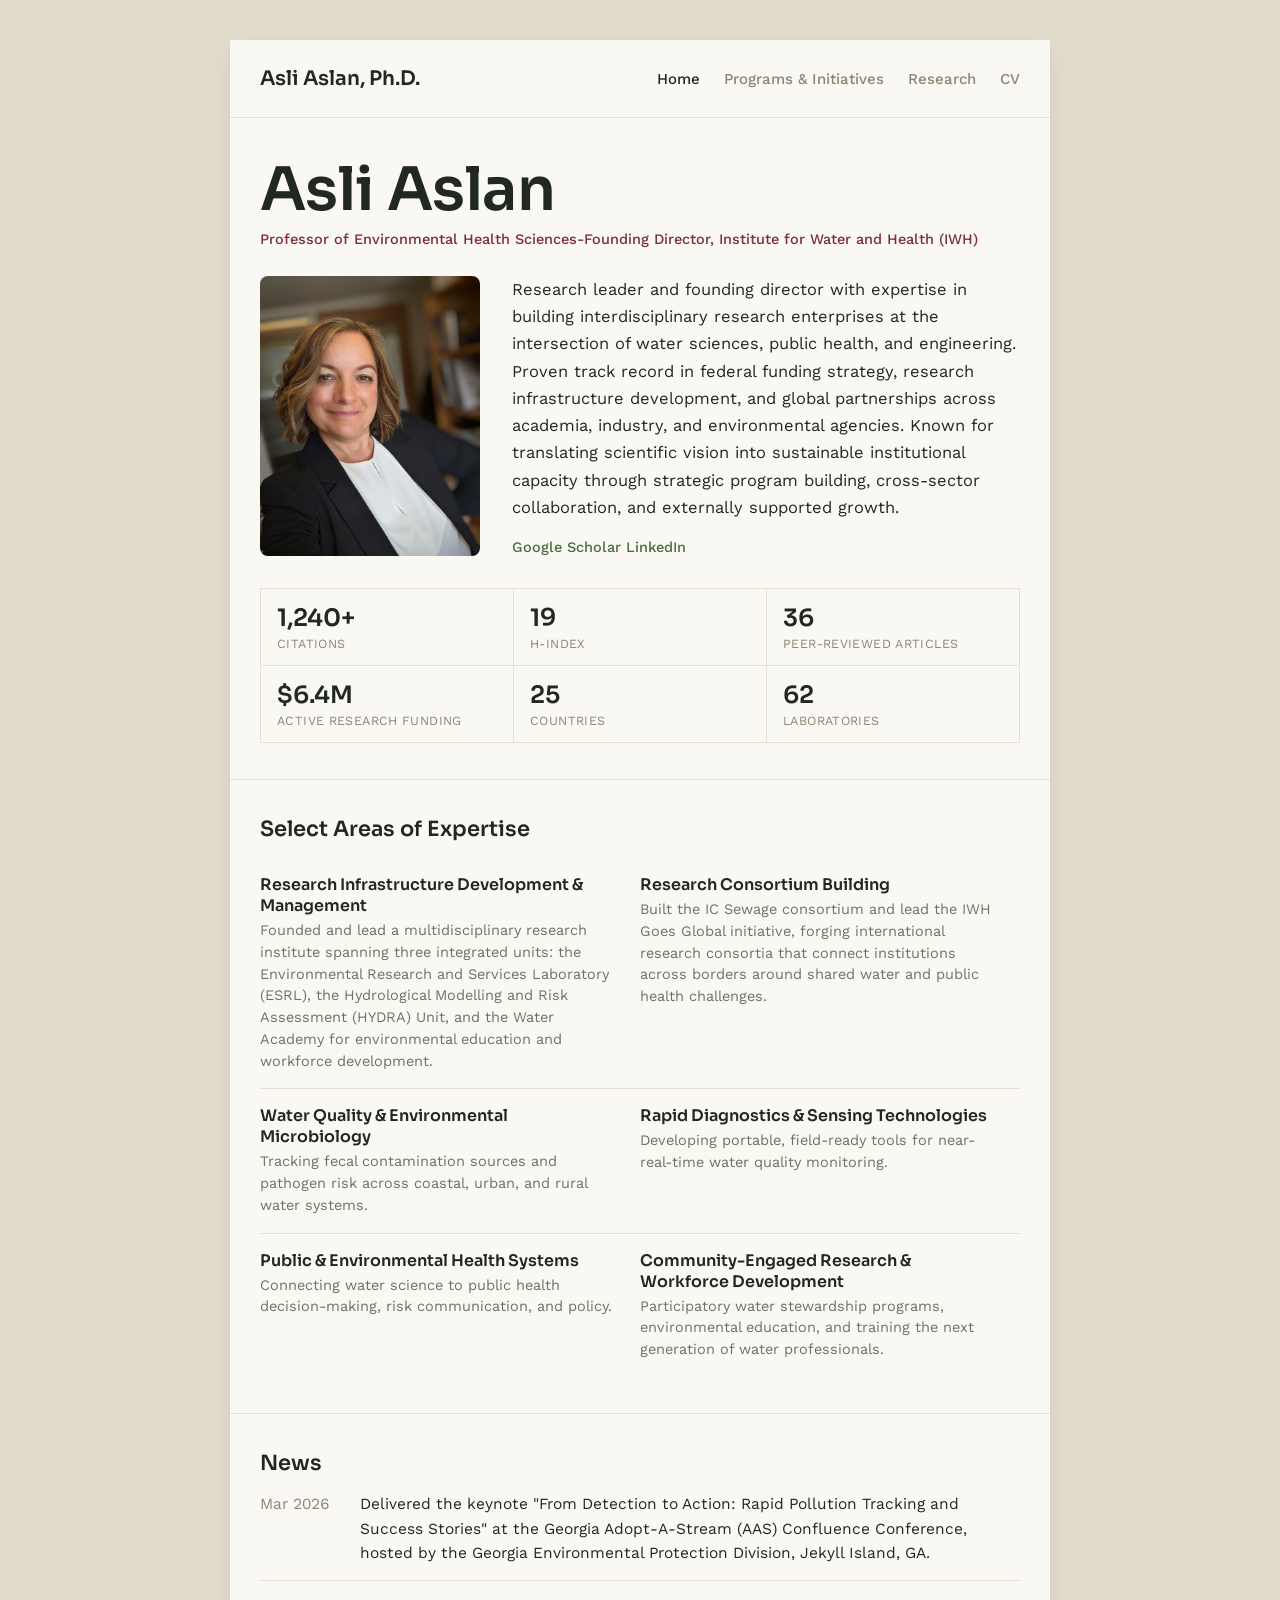
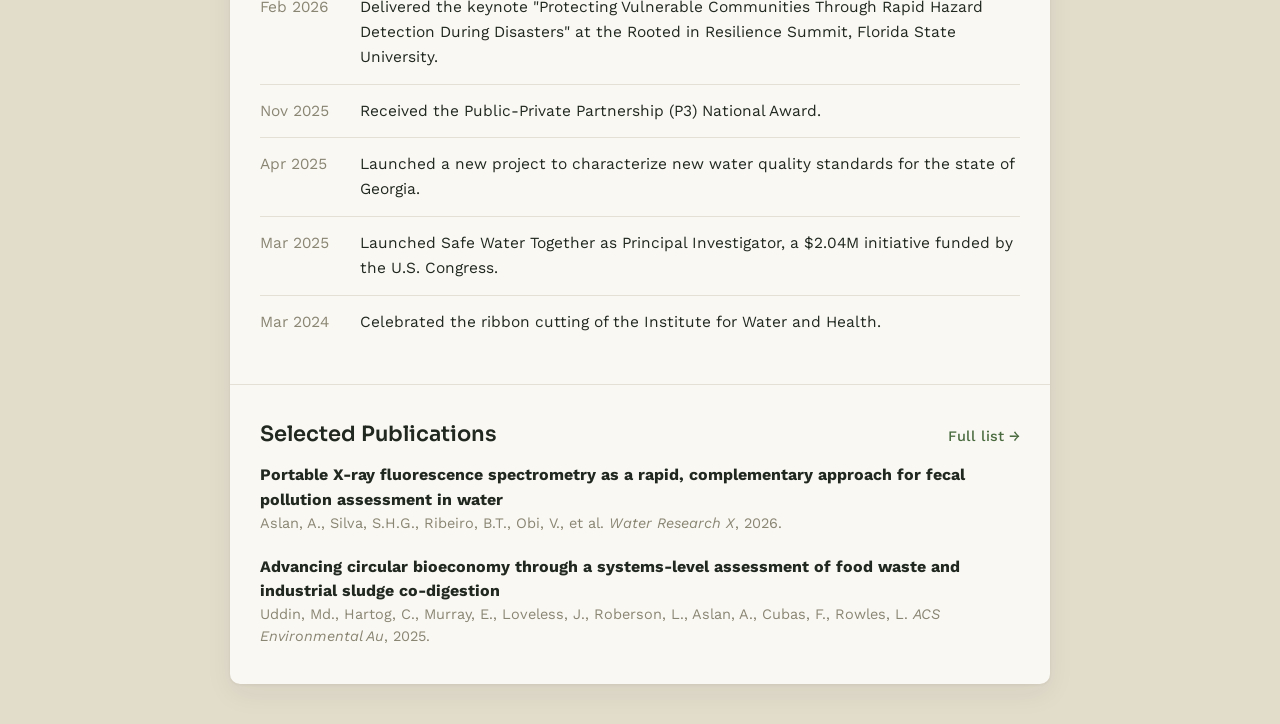
==== commit b19b0301: "Fix hero-lead line wrapping and correct research stats Shrink the homepage hero-lead so the full tit" ====
--- a/index.html
+++ b/index.html
@@ -24,7 +24,7 @@
 
   <section class="hero">
     <h1 class="hero-name">Asli Aslan</h1>
-    <p class="hero-lead">Professor of Environmental Health Sciences-Founding Director, Institute for Water and Health (IWH)</p>
+    <p class="hero-lead" style="font-size: 14.5px;">Professor of Environmental Health Sciences-Founding Director, Institute for Water and Health (IWH)</p>
     <div class="hero-body">
       <img class="headshot" src="images/profile.jpg" alt="Asli Aslan">
       <div class="hero-text">
--- a/style.css
+++ b/style.css
@@ -75,7 +75,7 @@
   letter-spacing: 0;
 }
 .hero-lead {
-  font-size: 16.5px;
+  font-size: 15.5px;
   font-weight: 500;
   color: var(--tagline);
   margin: 0 0 28px;
@@ -265,13 +265,13 @@
 }
 .cv-header .hero-name { margin: 0 0 10px; }
 .cv-role-line {
-  font-size: 16.5px;
+  font-size: 15.5px;
   font-weight: 500;
   color: var(--tagline);
   margin: 0 0 4px;
 }
 .cv-affil-line {
-  font-size: 16.5px;
+  font-size: 15.5px;
   color: var(--muted);
   margin: 0 0 16px;
 }
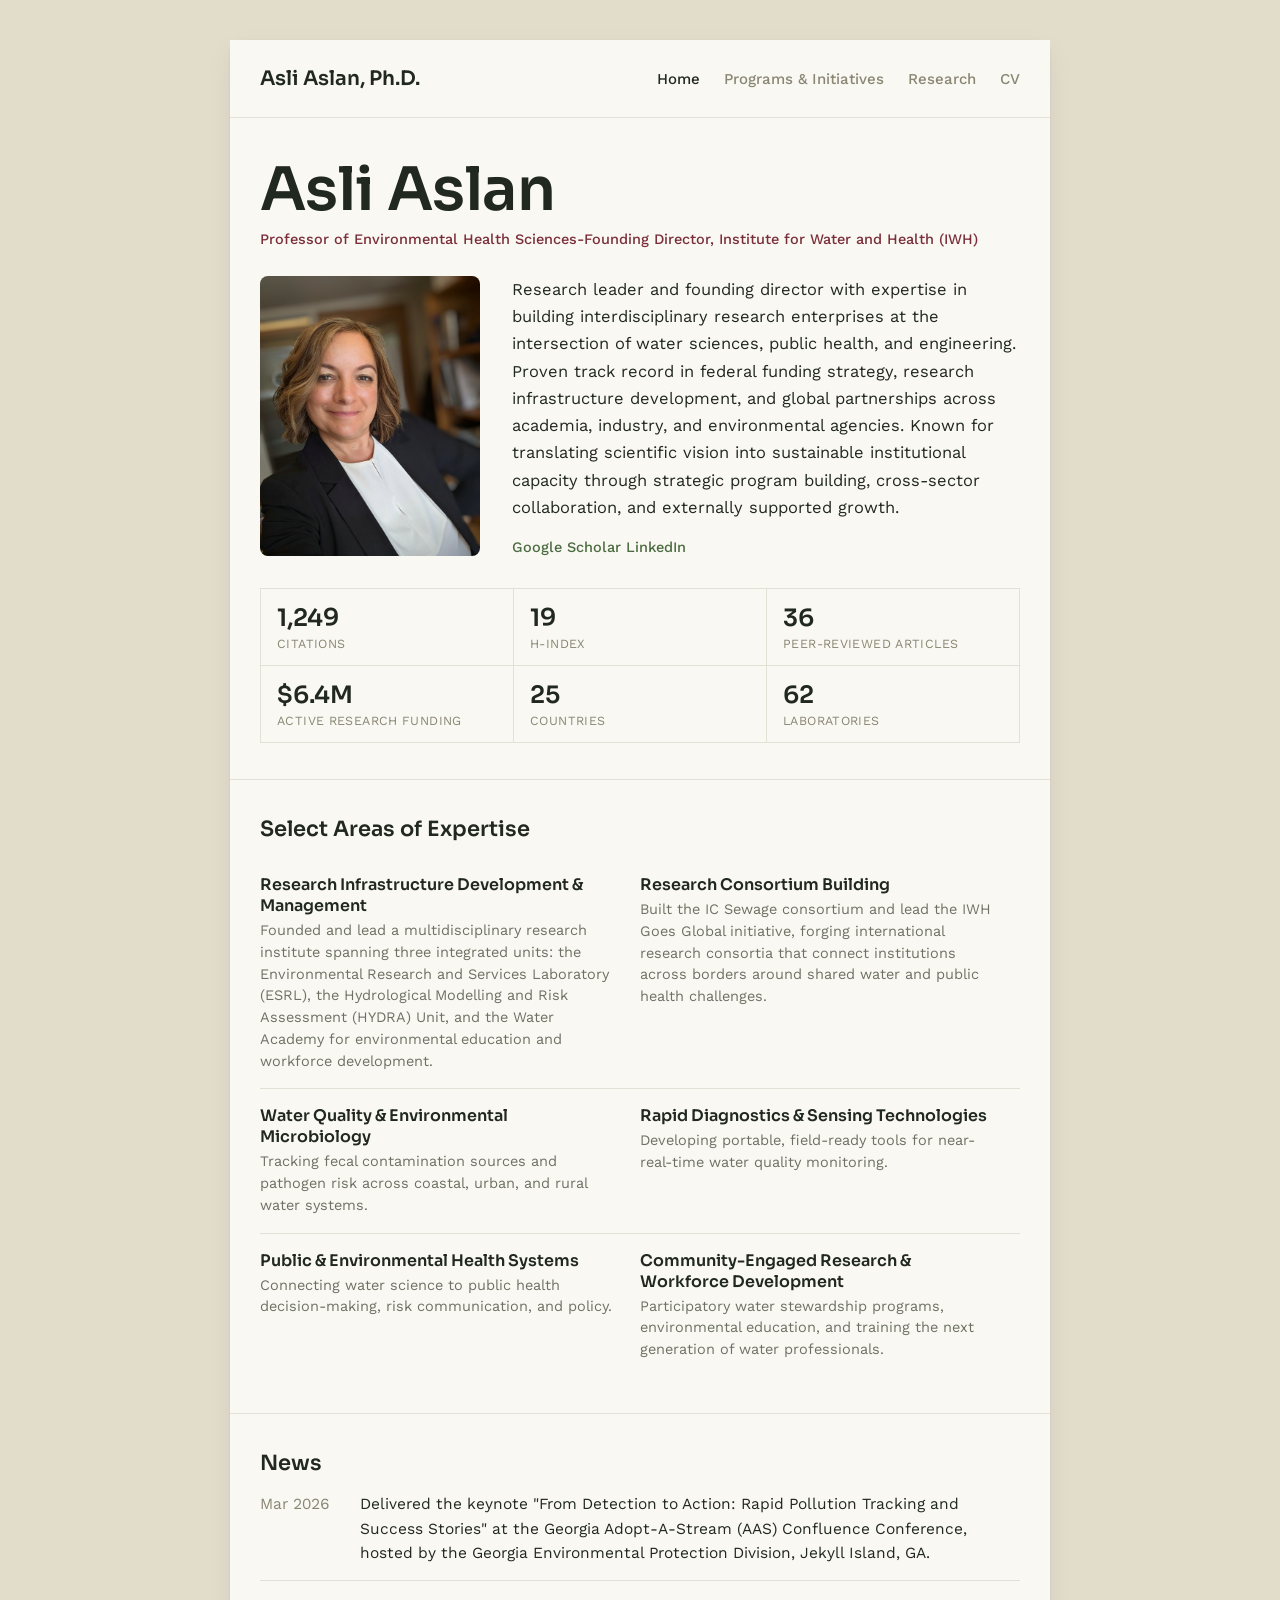
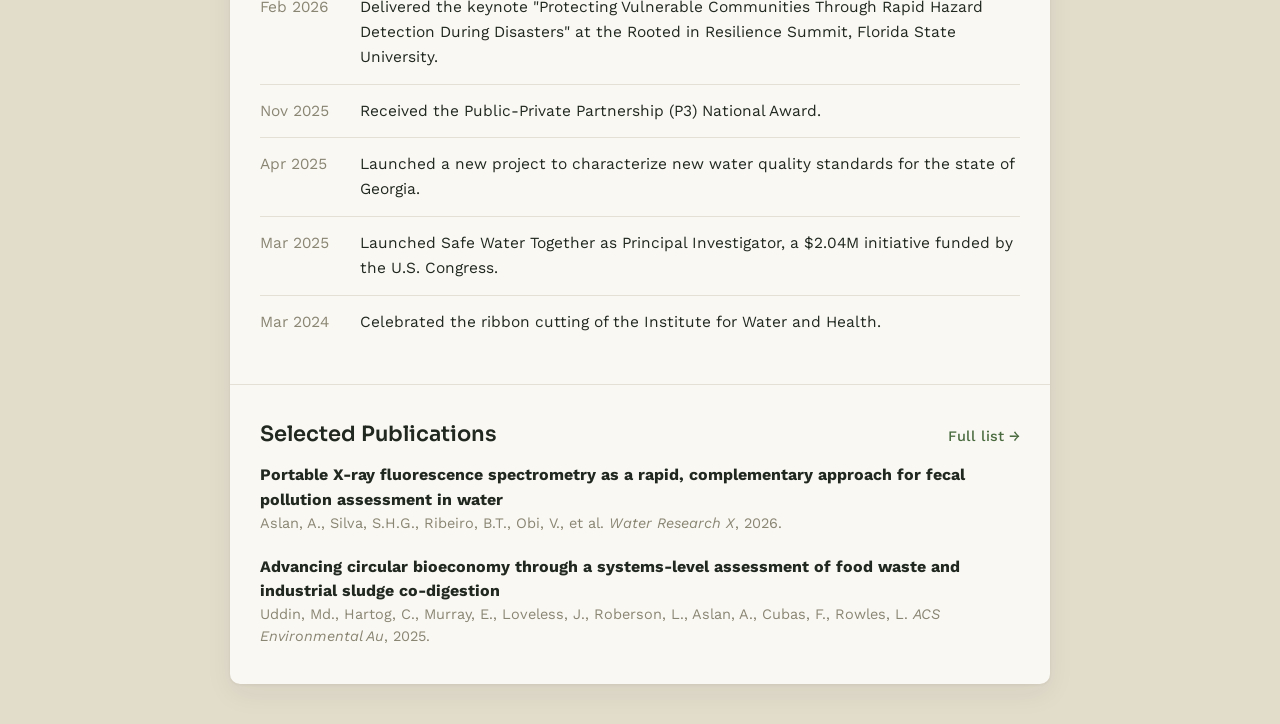
==== commit e9c4c64a: "Update Google Scholar citation count to 1,249 Co-Authored-By: Claude Sonnet 5 <noreply@anthropic.com" ====
--- a/index.html
+++ b/index.html
@@ -39,7 +39,7 @@
     </div>
     <div class="stats-block">
       <div class="stat-cell">
-        <div class="stat-value">1,240+</div>
+        <div class="stat-value">1,249</div>
         <div class="stat-label">Citations</div>
       </div>
       <div class="stat-cell">
